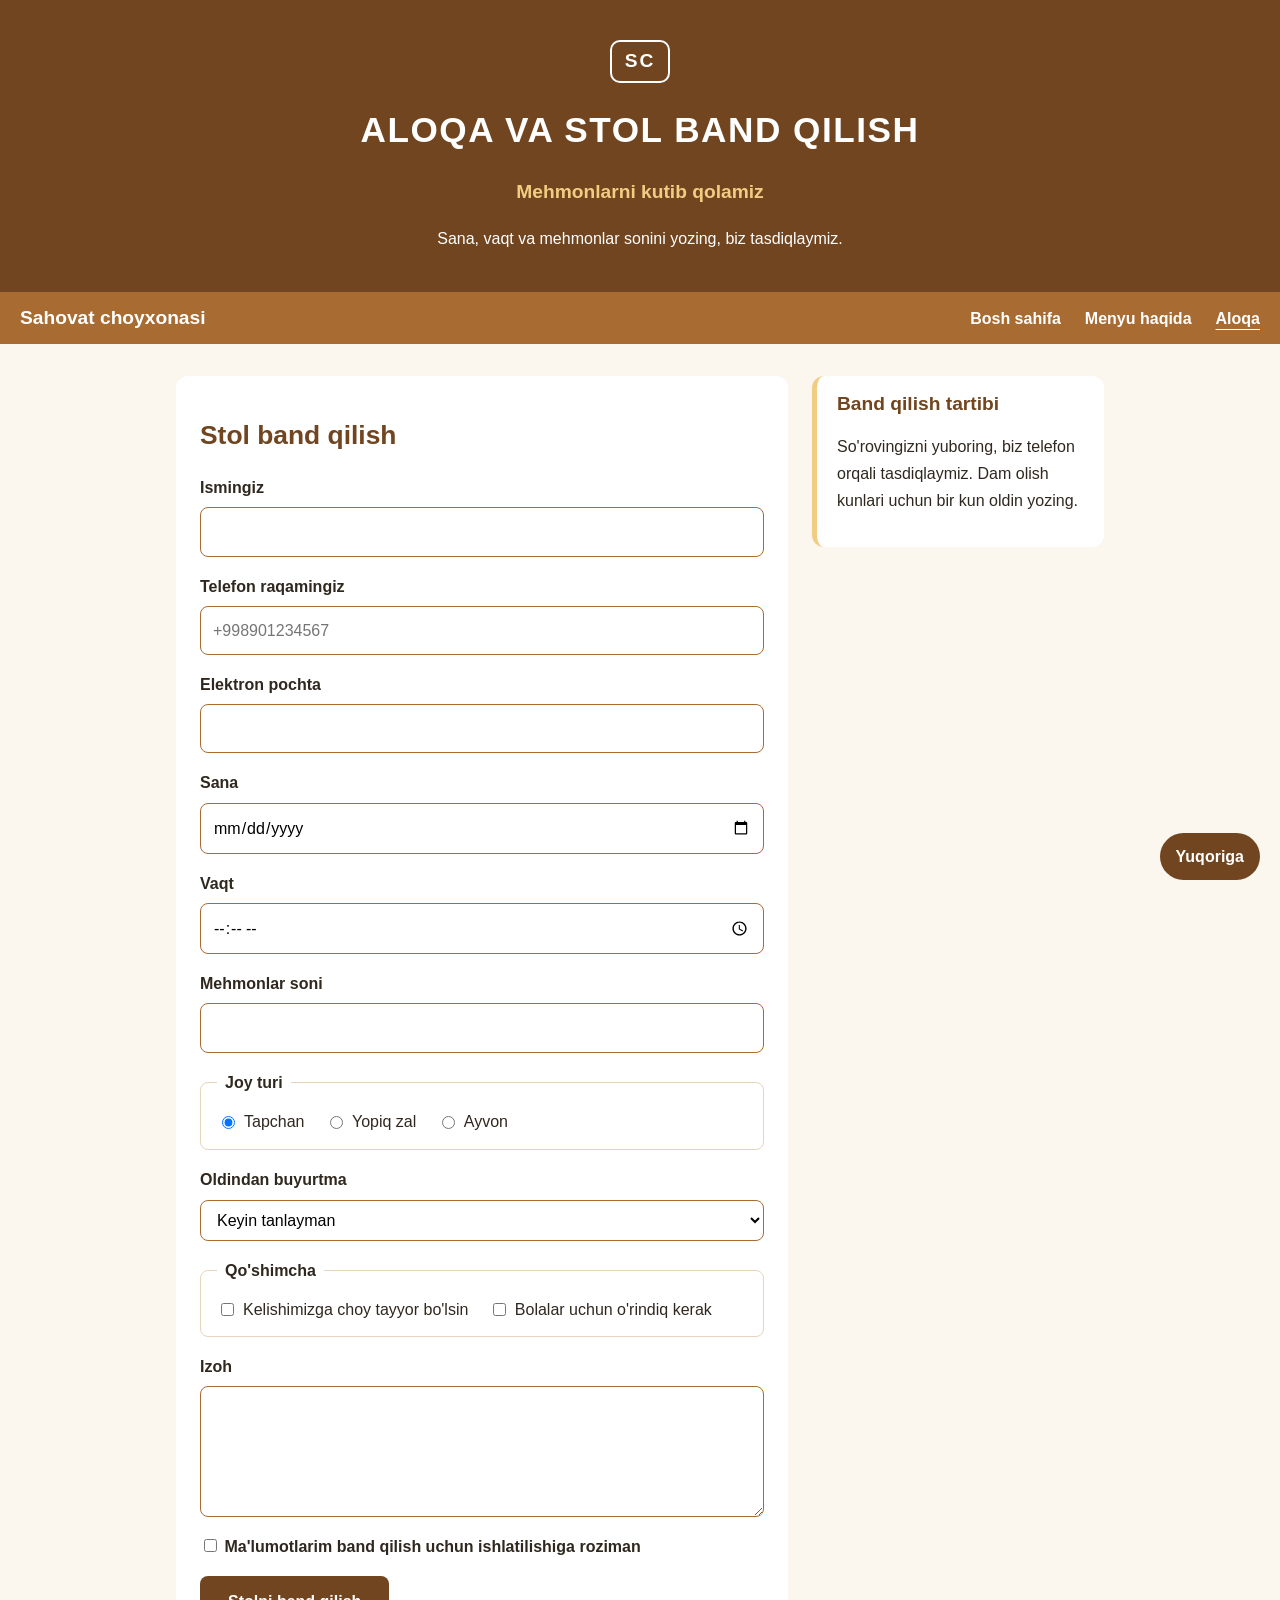
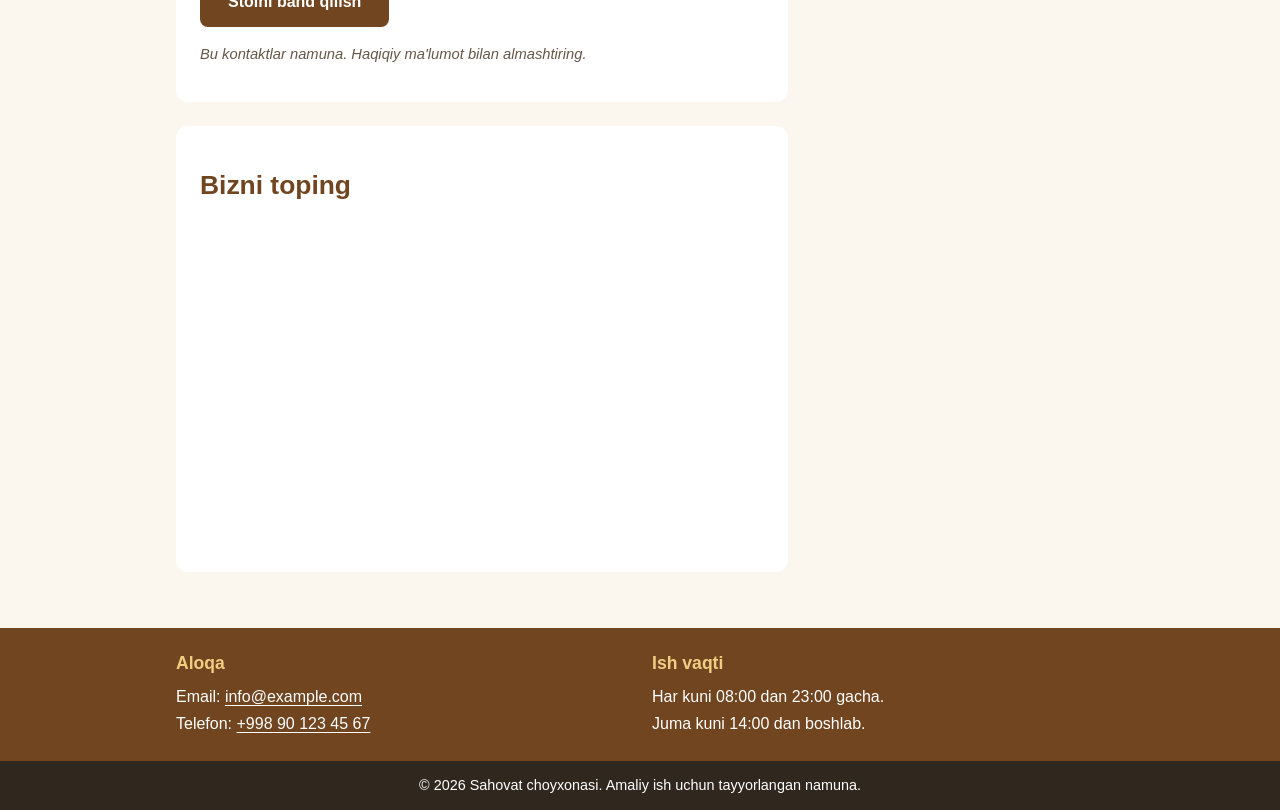
==== amaliy-02/aloqa.html @ cd870f1b "Add files via upload" ====
<!DOCTYPE html>
<html lang="uz">
<head>
  <meta charset="UTF-8">
  <meta name="viewport" content="width=device-width, initial-scale=1.0">
  <meta name="description" content="Sahovat choyxonasida stol band qilish formasi va manzil.">
  <title>Aloqa va stol band qilish — Sahovat choyxonasi</title>
  <link rel="stylesheet" href="css/style.css">
</head>
<body id="yuqori">
<header class="site-header">
  <p class="brand-mark">SC</p>
  <h1>Aloqa va stol band qilish</h1>
  <p class="tagline">Mehmonlarni kutib qolamiz</p>
  <p>Sana, vaqt va mehmonlar sonini yozing, biz tasdiqlaymiz.</p>
</header>

<nav class="site-nav" aria-label="Asosiy navigatsiya">
  <a class="logo" href="index.html">Sahovat choyxonasi</a>
  <ul>
    <li><a href="index.html">Bosh sahifa</a></li>
    <li><a href="batafsil.html">Menyu haqida</a></li>
    <li><a href="aloqa.html" aria-current="page">Aloqa</a></li>
  </ul>
</nav>

<main>
  <div class="ikki-ustun">
    <div>
      <section id="aloqa">
        <h2>Stol band qilish</h2>
        <form method="post">
          <div class="maydon">
            <label for="ism">Ismingiz</label>
            <input type="text" id="ism" name="ism" required>
          </div>
          <div class="maydon">
            <label for="telefon">Telefon raqamingiz</label>
            <input type="tel" id="telefon" name="telefon" required pattern="\+998[0-9]{9}" placeholder="+998901234567" title="Raqam +998 bilan boshlanib, 9 ta raqam bilan davom etsin">
          </div>
          <div class="maydon">
            <label for="pochta">Elektron pochta</label>
            <input type="email" id="pochta" name="pochta">
          </div>
          <div class="maydon">
            <label for="sana">Sana</label>
            <input type="date" id="sana" name="sana" required>
          </div>
          <div class="maydon">
            <label for="vaqt">Vaqt</label>
            <input type="time" id="vaqt" name="vaqt">
          </div>
          <div class="maydon">
            <label for="soni">Mehmonlar soni</label>
            <input type="number" id="soni" name="soni" min="1" max="30" required>
          </div>
          <fieldset>
            <legend>Joy turi</legend>
            <label for="tapchan"><input type="radio" id="tapchan" name="joy" value="tapchan" checked> Tapchan</label>
            <label for="zal"><input type="radio" id="zal" name="joy" value="zal"> Yopiq zal</label>
            <label for="ayvon"><input type="radio" id="ayvon" name="joy" value="ayvon"> Ayvon</label>
          </fieldset>
          <div class="maydon">
            <label for="taom">Oldindan buyurtma</label>
            <select id="taom" name="taom">
              <option value="">Keyin tanlayman</option>
              <option value="palov">Palov</option>
              <option value="shashlik">Shashlik</option>
              <option value="manti">Manti</option>
              <option value="salat">Achchiq-chuchuk</option>
            </select>
          </div>
          <fieldset>
            <legend>Qo'shimcha</legend>
            <label for="choy"><input type="checkbox" id="choy" name="qoshimcha" value="choy"> Kelishimizga choy tayyor bo'lsin</label>
            <label for="bola"><input type="checkbox" id="bola" name="qoshimcha" value="bola"> Bolalar uchun o'rindiq kerak</label>
          </fieldset>
          <div class="maydon">
            <label for="izoh">Izoh</label>
            <textarea id="izoh" name="izoh" rows="4"></textarea>
          </div>
          <div class="maydon">
            <label for="rozilik"><input type="checkbox" id="rozilik" name="rozilik" required> Ma'lumotlarim band qilish uchun ishlatilishiga roziman</label>
          </div>
          <button class="tugma" type="submit">Stolni band qilish</button>
        </form>
        <p class="izoh">Bu kontaktlar namuna. Haqiqiy ma'lumot bilan almashtiring.</p>
      </section>

      <section>
        <h2>Bizni toping</h2>
        <iframe class="xarita" title="Sahovat choyxonasi joylashgan hududning xaritasi" src="https://www.google.com/maps?q=Urganch&amp;output=embed" loading="lazy"></iframe>
      </section>
    </div>

    <aside>
      <h2>Band qilish tartibi</h2>
      <p>So'rovingizni yuboring, biz telefon orqali tasdiqlaymiz. Dam olish kunlari uchun bir kun oldin yozing.</p>
    </aside>
  </div>
</main>

<footer class="site-footer">
  <div class="footer-ichki">
    <div>
      <h2>Aloqa</h2>
      <p>Email: <a href="mailto:info@example.com">info@example.com</a><br>
      Telefon: <a href="tel:+998901234567">+998 90 123 45 67</a></p>
    </div>
    <div>
      <h2>Ish vaqti</h2>
      <p>Har kuni 08:00 dan 23:00 gacha.<br>Juma kuni 14:00 dan boshlab.</p>
    </div>
  </div>
  <p class="nusxa">&copy; 2026 Sahovat choyxonasi. Amaliy ish uchun tayyorlangan namuna.</p>
</footer>
<a class="yuqoriga" href="#yuqori">Yuqoriga</a>
</body>
</html>
---- amaliy-02/css/style.css ----
*, *::before, *::after { box-sizing: border-box; }

/* Sahovat choyxonasi — umumiy CSS (2-amaliy ish) */
:root {
  --asosiy: #70451f;
  --ikkilamchi: #a86b32;
  --urg-u: #f1cd83;
  --fon: #fbf6ee;
  --matn: #30281f;
  --chiziq: #e6d5bb;
}
html { scroll-behavior: smooth; }
body {
  margin: 0;
  font-family: "Roboto", Arial, sans-serif;
  font-size: 16px;
  line-height: 1.7;
  color: var(--matn);
  background-color: var(--fon);
}
img { max-width: 100%; height: auto; display: block; }
h1 {
  margin: 0.25em 0;
  color: white;
  font-size: 2.2rem;
  font-weight: 700;
  text-align: center;
  text-transform: uppercase;
  letter-spacing: 1.5px;
}
h2, h3 { color: var(--asosiy); line-height: 1.3; }
h2 { font-size: 1.65rem; }
h3 { font-size: 1.2rem; font-style: normal; }
p { font-size: 1rem; }
a { color: var(--asosiy); text-decoration: underline; text-underline-offset: 3px; }
a:visited { color: #684a8c; }
a:hover { color: #a16207; text-decoration-thickness: 2px; }
a:focus-visible, button:focus-visible, input:focus-visible,
select:focus-visible, textarea:focus-visible { outline: 3px solid var(--ikkilamchi); outline-offset: 2px; }

/* ---------- Sarlavha (Flexbox bilan markazlashtirilgan) ---------- */
.site-header {
  display: flex;
  flex-direction: column;
  justify-content: center;
  align-items: center;
  min-height: 260px;
  padding: 2rem 1.25rem;
  color: white;
  text-align: center;
  background-color: var(--asosiy);
}
.site-header p { max-width: 760px; margin: 0.5rem auto; }
.brand-mark {
  display: inline-block; margin: 0 auto 0.5rem; padding: 0.2rem 0.8rem;
  border: 2px solid white; border-radius: 10px; font-size: 1.2rem;
  font-weight: 700; letter-spacing: 2px;
}
.tagline { color: var(--urg-u); font-size: 1.2rem; font-weight: 700; }

/* ---------- Menyu: sticky + Flexbox ---------- */
.site-nav {
  position: sticky;
  top: 0;
  z-index: 100;
  display: flex;
  justify-content: space-between;
  align-items: center;
  flex-wrap: wrap;
  gap: 0.5rem 1.5rem;
  padding: 0.6rem 1.25rem;
  background-color: var(--ikkilamchi);
}
.site-nav .logo { color: white; font-size: 1.2rem; font-weight: 700; text-decoration: none; }
.site-nav ul { display: flex; flex-wrap: wrap; gap: 0.25rem 1.5rem; margin: 0; padding: 0; list-style: none; }
.site-nav a { color: white; font-weight: 700; text-decoration: none; }
.site-nav a:visited { color: white; }
.site-nav a:hover { color: var(--urg-u); text-decoration: underline; }
.site-nav a[aria-current="page"] { text-decoration: underline; text-underline-offset: 5px; }

/* ---------- Blok modeli ---------- */
main { max-width: 960px; margin: 2rem auto; padding: 0 1rem; }
section { margin-bottom: 1.5rem; padding: 1.25rem 1.5rem; border-radius: 12px; background-color: white; }
.intro { border-top: 5px solid var(--ikkilamchi); }

.karta {
  position: relative;
  flex: 1 1 280px;
  margin: 0;
  padding: 16px 24px;
  border: 1px solid var(--chiziq);
  border-radius: 12px;
  background-color: var(--fon);
}
.karta:hover { border-color: var(--ikkilamchi); }
.karta h3 { margin-top: 0; }
.narx { margin-bottom: 0; color: var(--ikkilamchi); font-weight: 700; }

/* ---------- Pozitsiyalash ---------- */
.belgi {
  position: absolute;
  top: -12px;
  right: 16px;
  padding: 2px 12px;
  border-radius: 999px;
  color: var(--matn);
  background-color: var(--urg-u);
  font-size: 0.85rem;
  font-weight: 700;
}
.yuqoriga {
  position: fixed;
  right: 20px;
  bottom: 20px;
  padding: 10px 16px;
  border-radius: 999px;
  color: white;
  background-color: var(--asosiy);
  font-weight: 700;
  text-decoration: none;
}
.yuqoriga:visited { color: white; }
.yuqoriga:hover { color: var(--matn); background-color: var(--urg-u); }

/* ---------- Flexbox: kartalar, rasmlar, ikki ustun ---------- */
.kartalar { display: flex; flex-wrap: wrap; gap: 24px; margin: 24px 0 8px; }
.rasmlar { display: flex; flex-wrap: wrap; gap: 24px; }
.rasmlar figure { flex: 1 1 280px; margin: 0; }
.rasmlar img { border-radius: 12px; }
figcaption { margin-top: 6px; color: var(--asosiy); font-size: 0.95rem; font-style: italic; }

.ikki-ustun { display: flex; flex-wrap: wrap; gap: 24px; align-items: flex-start; }
.ikki-ustun > div { flex: 1 1 560px; }
aside {
  flex: 1 1 240px;
  padding: 1rem 1.25rem;
  border-left: 5px solid var(--urg-u);
  border-radius: 12px;
  background-color: white;
}
aside h2 { margin-top: 0; font-size: 1.2rem; }

.site-footer { color: white; background-color: var(--asosiy); }
.footer-ichki {
  display: flex;
  flex-wrap: wrap;
  gap: 24px;
  max-width: 960px;
  margin: 0 auto;
  padding: 1.5rem 1rem;
}
.footer-ichki > div { flex: 1 1 260px; }
.footer-ichki h2 { margin: 0 0 0.5rem; color: var(--urg-u); font-size: 1.1rem; }
.footer-ichki p { margin: 0; }
.footer-ichki a, .footer-ichki a:visited { color: white; }
.nusxa { margin: 0; padding: 0.75rem 1rem; background-color: var(--matn); text-align: center; font-size: 0.9rem; }

/* ---------- Matn elementlari (1-amaliy ishdan) ---------- */
.menu-list li { margin-bottom: 0.55rem; }
.izoh { color: #665748; font-size: 0.92rem; font-style: italic; }
mark { padding: 0.1rem 0.25rem; color: var(--matn); background-color: var(--urg-u); }
blockquote {
  margin: 1.25rem 0; padding: 0.75rem 1rem; border-left: 4px solid var(--urg-u);
  color: var(--asosiy); background-color: var(--fon); font-style: italic;
}
dt { margin-top: 0.8rem; color: var(--asosiy); font-weight: 700; }
dd { margin-left: 1.25rem; }
.more-link { font-weight: 700; }
.author-box { border: 2px solid var(--ikkilamchi); }

/* ---------- Jadval ---------- */
.jadval-qobiq { overflow-x: auto; }
table { width: 100%; border-collapse: collapse; background-color: white; }
caption { padding: 10px 0; color: var(--asosiy); font-weight: 700; text-align: left; }
th, td { padding: 10px 14px; border: 1px solid var(--chiziq); text-align: left; }
thead th { color: white; background-color: var(--asosiy); }
tbody th { background-color: var(--fon); }
tbody tr:hover td { background-color: #fdf1d3; }
.qator-izoh { font-style: italic; text-align: center; }

/* ---------- Forma ---------- */
.maydon { display: flex; flex-direction: column; gap: 6px; margin-bottom: 16px; }
label { font-weight: 700; }
input[type="text"], input[type="email"], input[type="tel"], input[type="number"],
input[type="date"], input[type="time"], select, textarea {
  padding: 10px 12px;
  border: 1px solid var(--ikkilamchi);
  border-radius: 8px;
  font: inherit;
  background-color: white;
}
fieldset { margin: 0 0 16px; padding: 12px 16px; border: 1px solid var(--chiziq); border-radius: 8px; }
legend { padding: 0 8px; font-weight: 700; }
fieldset label { display: inline-flex; align-items: center; gap: 6px; margin-right: 16px; font-weight: 400; }
.tugma {
  padding: 12px 28px;
  border: 0;
  border-radius: 8px;
  color: white;
  background-color: var(--asosiy);
  font: inherit;
  font-weight: 700;
  cursor: pointer;
}
.tugma:hover { color: var(--matn); background-color: var(--urg-u); }
.xarita { width: 100%; height: 320px; border: 0; border-radius: 12px; }

@media (max-width: 600px) {
  h1 { font-size: 1.65rem; }
  .site-header { min-height: 220px; }
  main { margin: 1rem auto; padding: 0 0.5rem; }
  section { padding: 1rem; }
  th, td { padding: 8px 10px; }
}
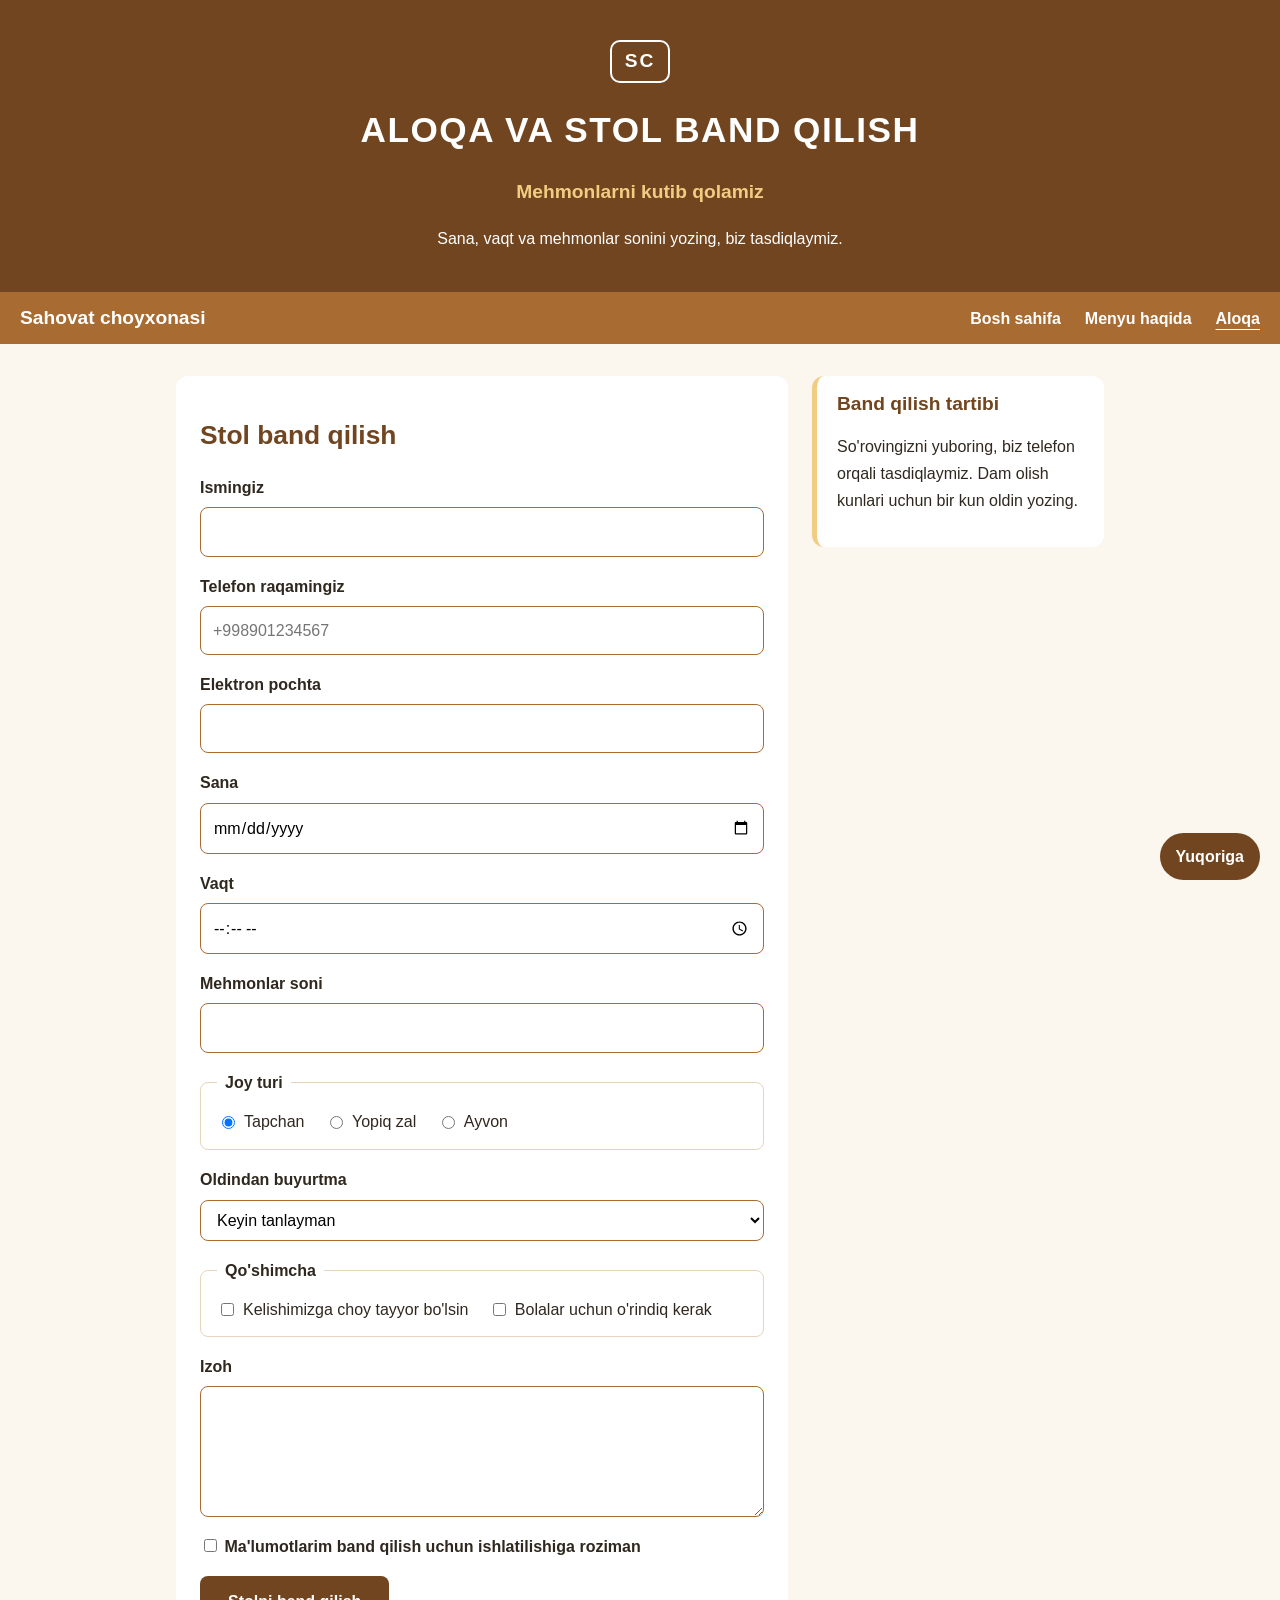
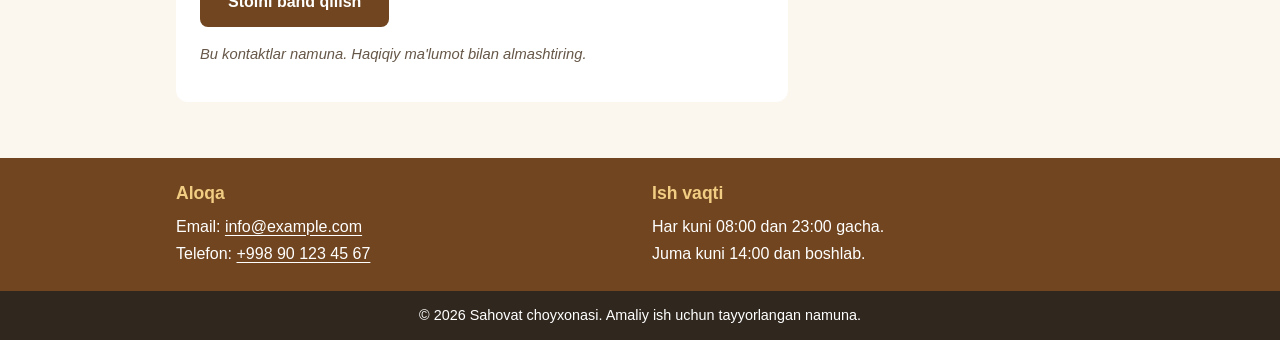
==== commit 5f9c836f: "Update aloqa.html" ====
--- a/amaliy-02/aloqa.html
+++ b/amaliy-02/aloqa.html
@@ -86,11 +86,6 @@
         </form>
         <p class="izoh">Bu kontaktlar namuna. Haqiqiy ma'lumot bilan almashtiring.</p>
       </section>
-
-      <section>
-        <h2>Bizni toping</h2>
-        <iframe class="xarita" title="Sahovat choyxonasi joylashgan hududning xaritasi" src="https://www.google.com/maps?q=Urganch&amp;output=embed" loading="lazy"></iframe>
-      </section>
     </div>
 
     <aside>
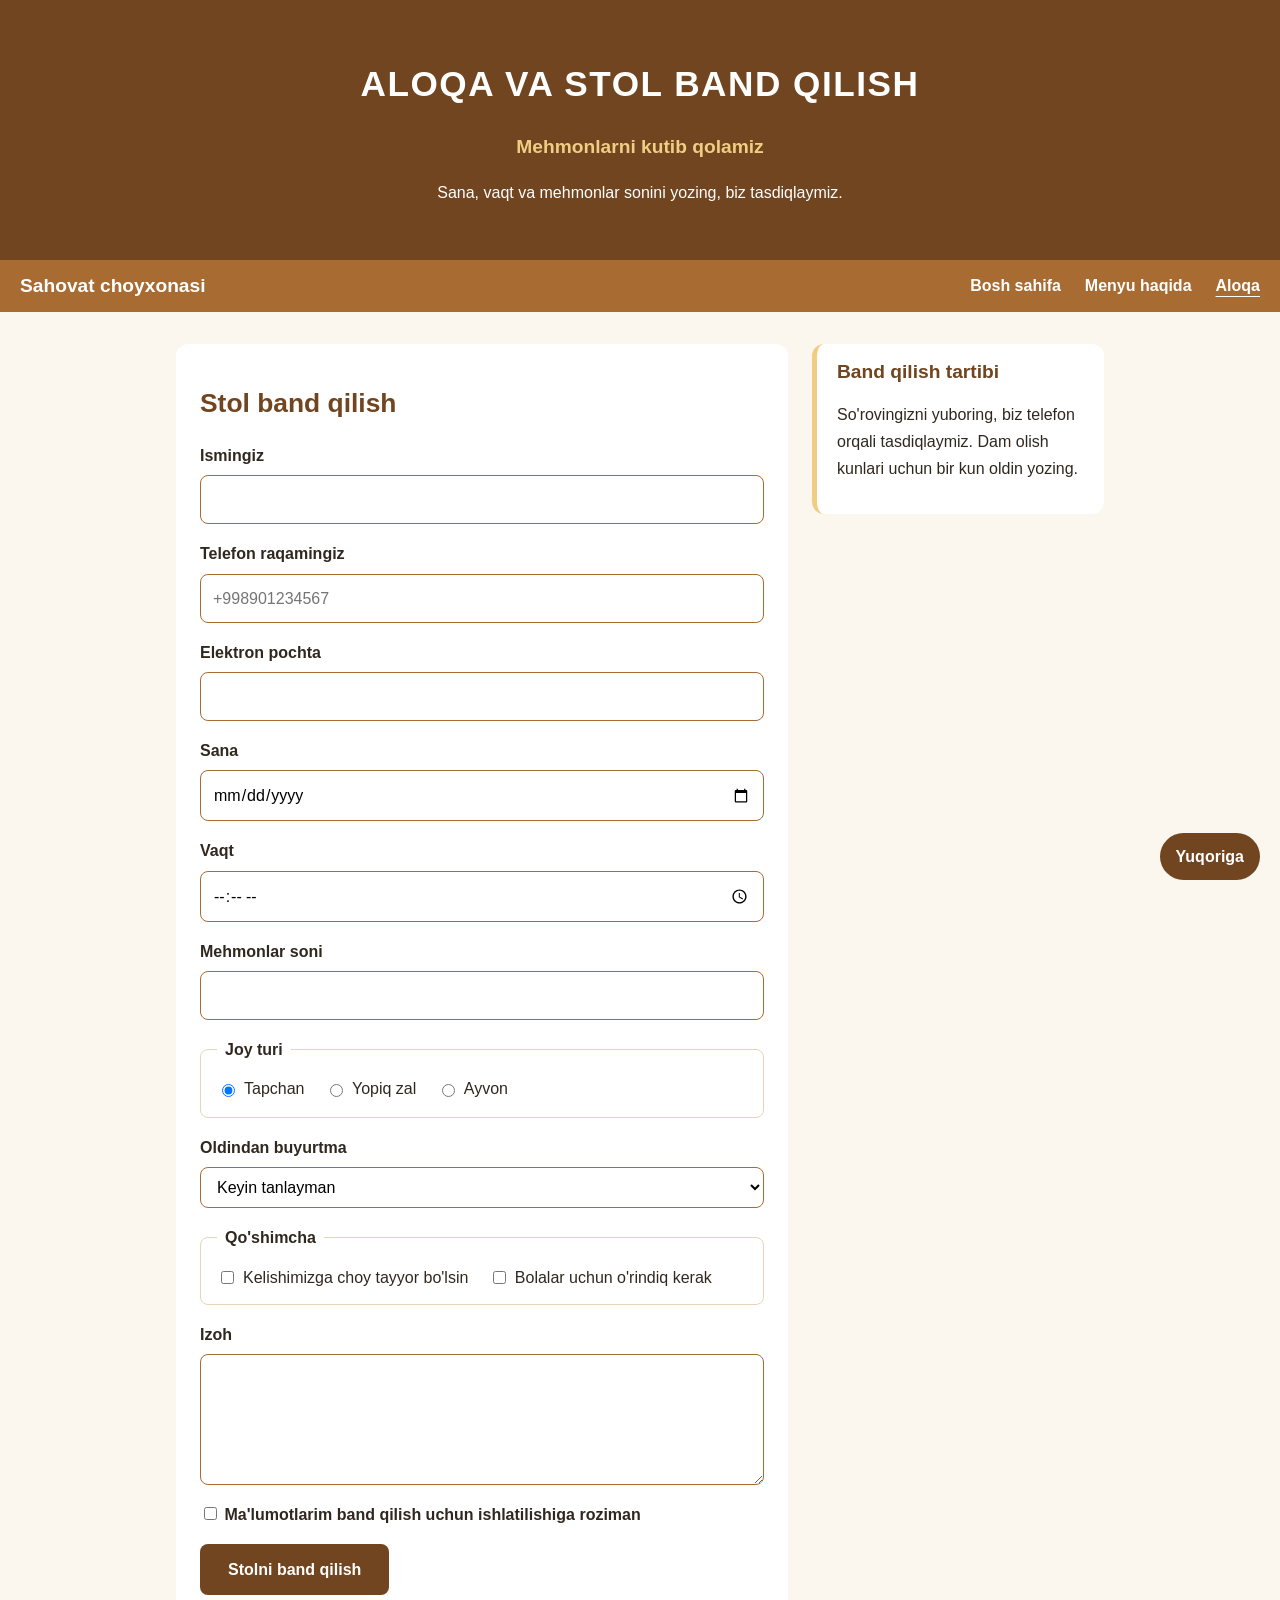
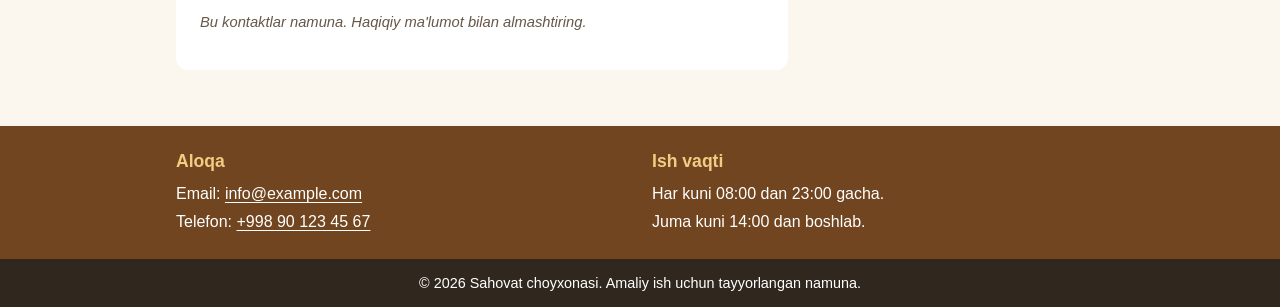
==== commit 26b53c06: "Remove brand mark paragraph from aloqa.html" ====
--- a/amaliy-02/aloqa.html
+++ b/amaliy-02/aloqa.html
@@ -9,7 +9,6 @@
 </head>
 <body id="yuqori">
 <header class="site-header">
-  <p class="brand-mark">SC</p>
   <h1>Aloqa va stol band qilish</h1>
   <p class="tagline">Mehmonlarni kutib qolamiz</p>
   <p>Sana, vaqt va mehmonlar sonini yozing, biz tasdiqlaymiz.</p>
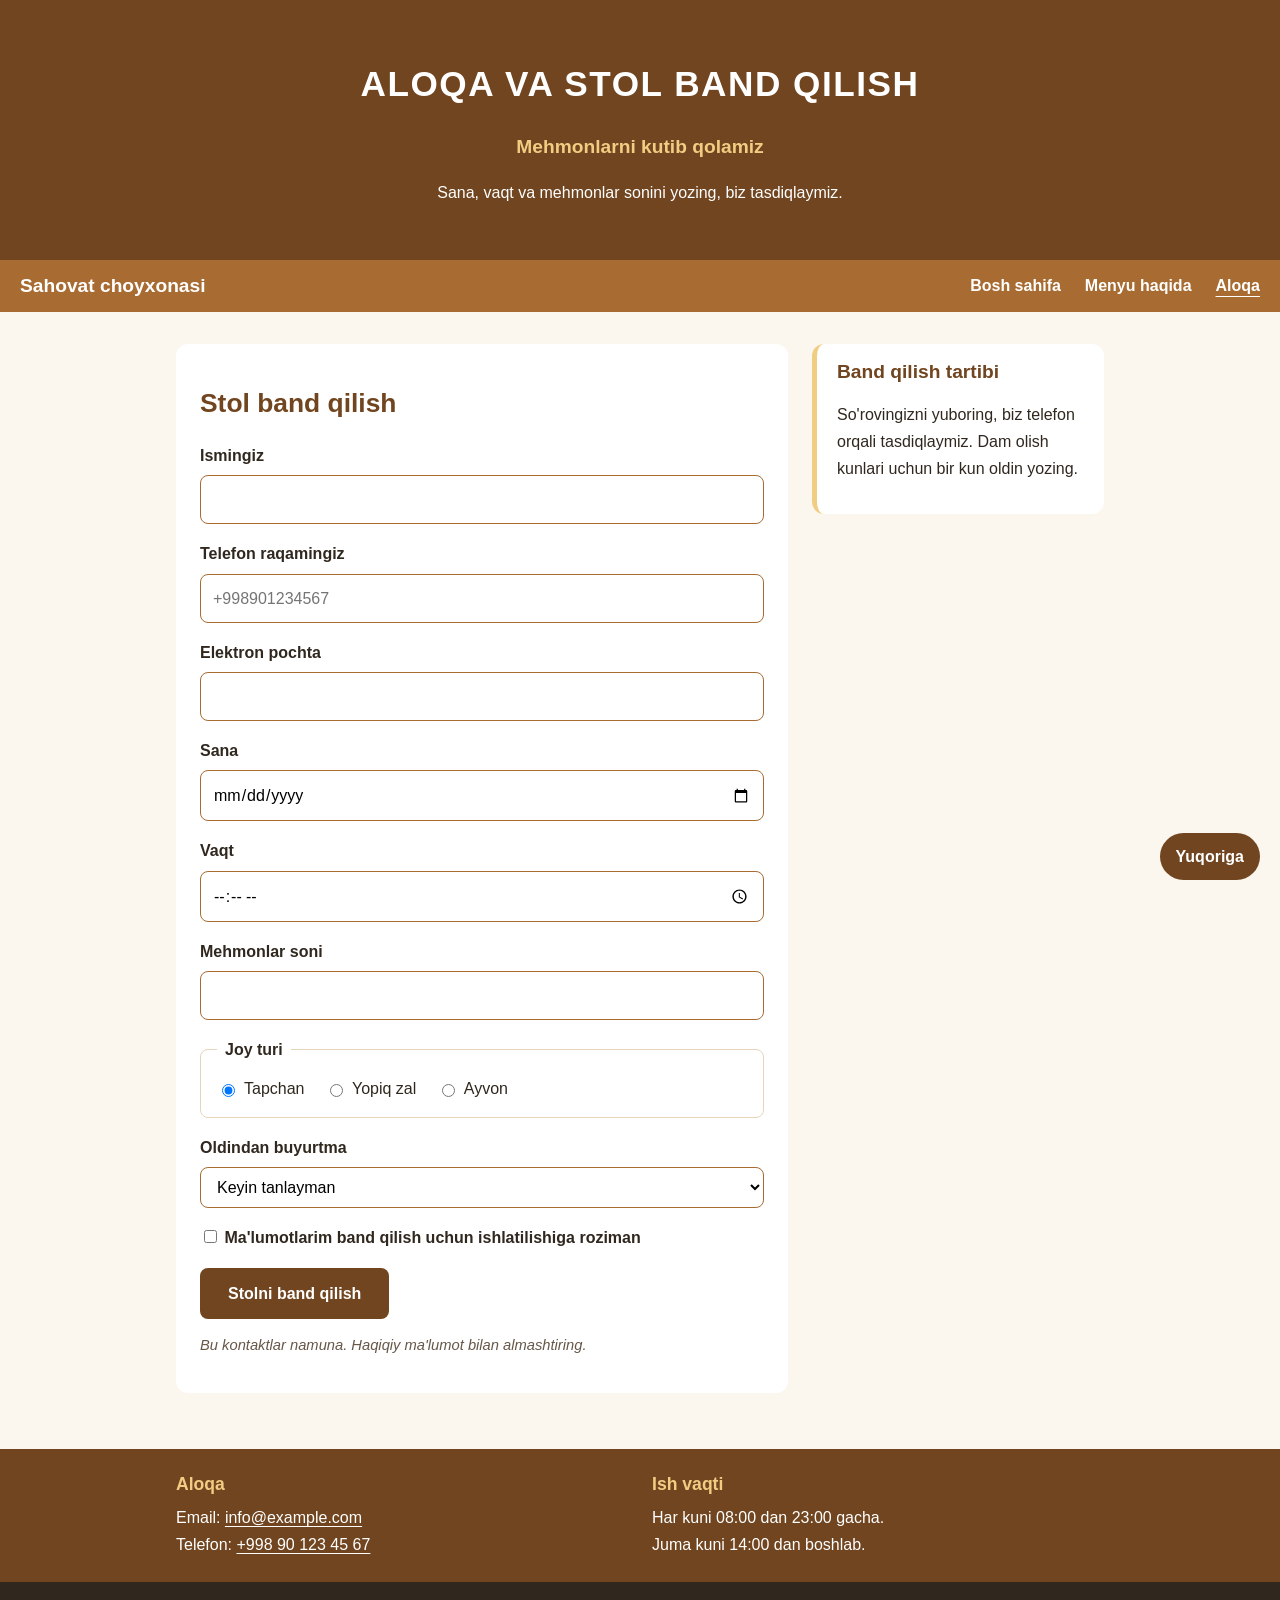
==== commit 431587f7: "Remove extra fields from aloqa.html form Removed additional options and comments section from the fo" ====
--- a/amaliy-02/aloqa.html
+++ b/amaliy-02/aloqa.html
@@ -69,15 +69,7 @@
               <option value="salat">Achchiq-chuchuk</option>
             </select>
           </div>
-          <fieldset>
-            <legend>Qo'shimcha</legend>
-            <label for="choy"><input type="checkbox" id="choy" name="qoshimcha" value="choy"> Kelishimizga choy tayyor bo'lsin</label>
-            <label for="bola"><input type="checkbox" id="bola" name="qoshimcha" value="bola"> Bolalar uchun o'rindiq kerak</label>
-          </fieldset>
-          <div class="maydon">
-            <label for="izoh">Izoh</label>
-            <textarea id="izoh" name="izoh" rows="4"></textarea>
-          </div>
+          
           <div class="maydon">
             <label for="rozilik"><input type="checkbox" id="rozilik" name="rozilik" required> Ma'lumotlarim band qilish uchun ishlatilishiga roziman</label>
           </div>
